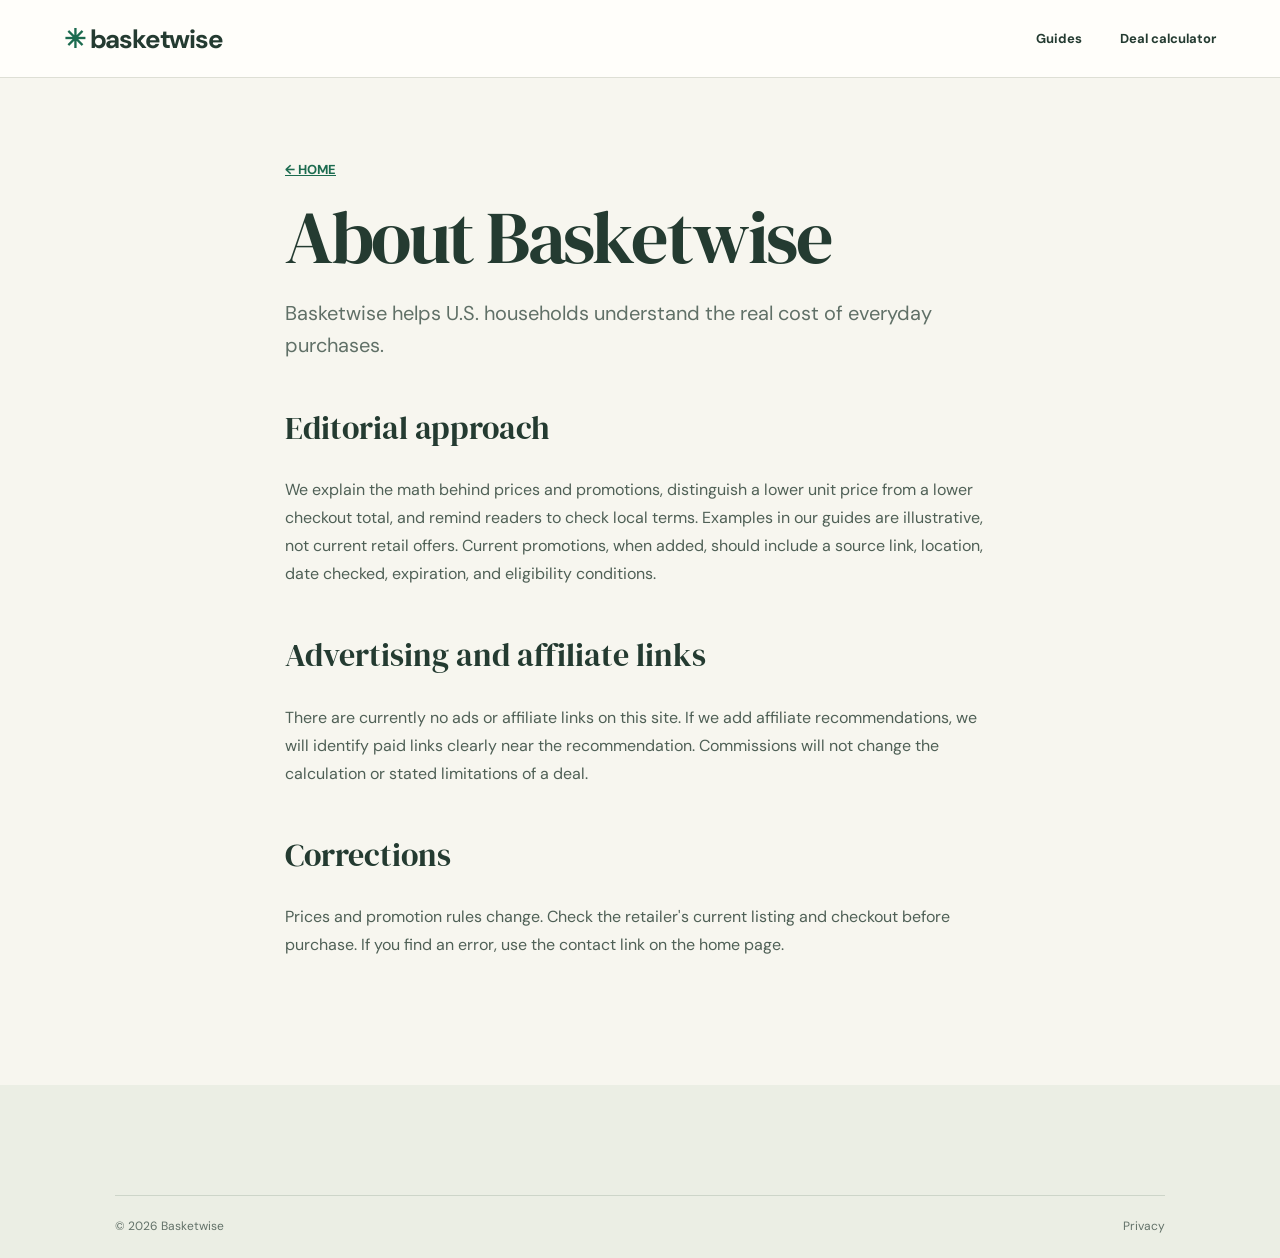
==== about.html @ e115476c "Launch Basketwise starter site" ====
<!doctype html><html lang="en"><head><meta charset="utf-8"><meta name="viewport" content="width=device-width, initial-scale=1"><title>About & Editorial Policy | Basketwise</title><link rel="stylesheet" href="/styles.css"></head><body><header class="site-header"><a class="brand" href="/">✳ <span>basketwise</span></a><nav><a href="/#guides">Guides</a><a href="/#calculator">Deal calculator</a></nav></header><main class="page"><a class="back" href="/">← HOME</a><h1>About Basketwise</h1><p class="lead">Basketwise helps U.S. households understand the real cost of everyday purchases.</p><h2>Editorial approach</h2><p>We explain the math behind prices and promotions, distinguish a lower unit price from a lower checkout total, and remind readers to check local terms. Examples in our guides are illustrative, not current retail offers. Current promotions, when added, should include a source link, location, date checked, expiration, and eligibility conditions.</p><h2>Advertising and affiliate links</h2><p>There are currently no ads or affiliate links on this site. If we add affiliate recommendations, we will identify paid links clearly near the recommendation. Commissions will not change the calculation or stated limitations of a deal.</p><h2>Corrections</h2><p>Prices and promotion rules change. Check the retailer's current listing and checkout before purchase. If you find an error, use the contact link on the home page.</p></main><footer><div class="footer-bottom"><span>© 2026 Basketwise</span><a href="/privacy.html">Privacy</a></div></footer></body></html>
---- styles.css ----
@import url('https://fonts.googleapis.com/css2?family=DM+Sans:wght@400;500;600;700&family=DM+Serif+Display:ital@0;1&display=swap');
:root{--ink:#243b31;--green:#1c6b4f;--cream:#f7f6ef;--line:#dedfd5;--muted:#607067}*{box-sizing:border-box}html{scroll-behavior:smooth}body{margin:0;background:var(--cream);color:var(--ink);font-family:'DM Sans',Arial,sans-serif}a{color:inherit;text-decoration:none}.site-header{height:78px;display:flex;align-items:center;justify-content:space-between;padding:0 max(5vw,28px);border-bottom:1px solid var(--line);background:#fffefa}.brand{font-weight:700;letter-spacing:-1.2px;font-size:26px;color:var(--green);white-space:nowrap}.brand span{color:var(--ink)}nav{display:flex;gap:38px;font-size:13px;font-weight:700}nav a:hover,.text-link:hover,.card a:hover{text-decoration:underline}.header-cta{border:1px solid var(--green);border-radius:24px;padding:12px 20px;color:var(--green);font-weight:700;font-size:13px}.hero{display:grid;grid-template-columns:1fr 43%;min-height:615px}.hero-copy{padding:100px 5vw 65px 9vw}.eyebrow{color:var(--green);font-size:11px;font-weight:700;letter-spacing:2.5px}.hero h1,.intro h2,.calc-heading h2,.method h2,.page h1{font-family:'DM Serif Display',Georgia,serif;font-weight:400;letter-spacing:-2.5px}.hero h1{font-size:clamp(62px,6.3vw,104px);line-height:1.01;margin:23px 0 23px}.hero h1 em,.calc-heading h2 em{color:var(--green);font-weight:400}.hero-copy>p{max-width:515px;line-height:1.7;font-size:17px;color:#53625a}.hero-actions{display:flex;gap:30px;align-items:center;margin-top:33px}.button{display:inline-flex;align-items:center;gap:32px;padding:17px 23px;border-radius:7px;font-size:14px;font-weight:700}.primary{background:var(--green);color:white}.primary:hover{background:#14553e}.text-link{font-size:13px;font-weight:700}.hero-note{font-size:12px;color:var(--muted);margin-top:49px}.dot{display:inline-block;width:8px;height:8px;border-radius:50%;background:#9fbf73;margin-right:8px}.hero-art{background:#dce6d8;position:relative;overflow:hidden;display:flex;align-items:center;justify-content:center}.sun{width:500px;height:500px;border-radius:50%;background:#f1e9ba;position:absolute;top:7%;right:-23%}.receipt{position:relative;z-index:1;width:min(360px,75%);background:#fffefa;padding:28px 28px 20px;box-shadow:0 23px 55px #3c59433b;transform:rotate(-5deg)}.receipt-top{display:flex;justify-content:space-between;font-size:12px;font-weight:700;letter-spacing:1.1px}.receipt-rule{border-top:1px dashed #9ba89d;margin:20px 0}.receipt-row{display:flex;justify-content:space-between;gap:10px;font-size:14px;margin:15px 0}.receipt-row.muted{color:#718078}.receipt-row.total{font-size:18px}.receipt p{font-family:'DM Serif Display',Georgia,serif;font-style:italic;color:var(--green);text-align:center;font-size:18px;margin-top:35px}.orbit{position:absolute;color:var(--green);font-size:75px}.orbit-one{top:10%;left:11%}.orbit-two{bottom:6%;right:8%;font-size:95px;color:#d6855b}.trust-strip{display:flex;justify-content:space-around;gap:20px;background:#e8eddc;padding:22px 5vw;color:#315745;font-size:12px;font-weight:700;letter-spacing:.4px}.intro{display:flex;justify-content:space-between;align-items:end;gap:60px;padding:90px 9vw 40px}.intro h2,.calc-heading h2,.method h2{font-size:clamp(42px,4.4vw,65px);line-height:1.08;margin:18px 0 0}.intro p{max-width:400px;line-height:1.7;color:var(--muted)}.cards{display:grid;grid-template-columns:repeat(3,1fr);gap:18px;padding:0 9vw 100px}.card{min-height:370px;padding:30px;display:flex;flex-direction:column}.card-peach{background:#f6dfce}.card-yellow{background:#f2ebc9}.card-green{background:#dce9d8}.card-icon{font-size:38px;color:var(--green);margin-bottom:45px}.card-tag{font-size:10px;font-weight:700;letter-spacing:1.5px;color:var(--green)}.card h3{font-family:'DM Serif Display',Georgia,serif;font-weight:400;font-size:33px;line-height:1.13;margin:14px 0}.card p{color:#56675d;line-height:1.6;font-size:14px}.card a{margin-top:auto;padding-top:18px;font-weight:700;font-size:13px;display:flex;justify-content:space-between;border-top:1px solid #6f806956}.calculator-section{display:grid;grid-template-columns:39% 1fr;gap:6vw;padding:95px 9vw;background:#184b3a;color:white}.calc-heading .eyebrow{color:#b7d6a6}.calc-heading h2 em{color:#c5e0ab}.calc-heading p{line-height:1.7;color:#d5e1d9;max-width:350px}.calculator{background:#fffefa;color:var(--ink);padding:33px;border-radius:9px;box-shadow:0 18px 30px #0b302722}.calc-grid{display:grid;grid-template-columns:1fr 1fr;gap:20px}.calc-grid label{font-size:12px;font-weight:700}.calc-grid label span{float:right;color:#78867d;font-weight:400}.calc-grid input{width:100%;margin-top:8px;border:1px solid #cad2ca;padding:12px;font:inherit;font-size:16px;border-radius:5px}.calc-results{border-top:1px solid var(--line);margin-top:25px;padding-top:8px}.calc-results div{display:flex;justify-content:space-between;margin:14px 0;font-size:13px}.calc-results strong{font-size:17px}.calc-results div:last-child{border-top:1px solid var(--line);padding-top:17px;color:var(--green)}.verdict{padding:14px;background:#e8f0e4;color:#24533c;font-size:13px;line-height:1.5;border-radius:5px}.calculator small{color:#748079;line-height:1.5;display:block}.method{display:grid;grid-template-columns:42% 1fr;gap:8vw;padding:100px 9vw}.method-list>div{display:flex;gap:25px;border-top:1px solid var(--line);padding:16px 0}.method-list b{color:var(--green);font-size:12px}.method-list p{line-height:1.6;color:var(--muted);margin:0}.method-list strong{color:var(--ink)}footer{background:#ebeee4;padding:55px 9vw 24px}.footer-main p{max-width:360px;color:var(--muted);line-height:1.6;font-size:13px}.footer-bottom{display:flex;gap:30px;border-top:1px solid #cdd5c9;padding-top:22px;margin-top:55px;color:#627168;font-size:12px}.footer-bottom span{margin-right:auto}.page{max-width:760px;margin:0 auto;padding:80px 25px 110px}.page h1{font-size:clamp(45px,6vw,74px);line-height:1.05;margin:20px 0}.page .lead{font-size:20px;color:var(--muted);line-height:1.6}.page h2{margin-top:45px;font-family:'DM Serif Display',Georgia,serif;font-size:32px;font-weight:400}.page p,.page li{line-height:1.75;color:#4f6056}.page a{text-decoration:underline;color:var(--green)}.example{padding:22px;background:#e8eddc;border-left:4px solid var(--green);line-height:1.7}.back{font-size:13px;color:var(--green);font-weight:700}@media(max-width:850px){.site-header nav{display:none}.hero{grid-template-columns:1fr}.hero-copy{padding:75px 7vw}.hero-art{min-height:460px}.intro,.calculator-section,.method{grid-template-columns:1fr;display:grid;padding-left:7vw;padding-right:7vw}.cards{grid-template-columns:1fr;padding-left:7vw;padding-right:7vw}.card{min-height:300px}.trust-strip{flex-wrap:wrap}.hero h1{font-size:64px}}@media(max-width:500px){.header-cta{display:none}.hero h1{font-size:56px}.hero-actions{align-items:flex-start;flex-direction:column;gap:20px}.calc-grid{grid-template-columns:1fr}.footer-bottom{flex-wrap:wrap}.footer-bottom span{width:100%}}
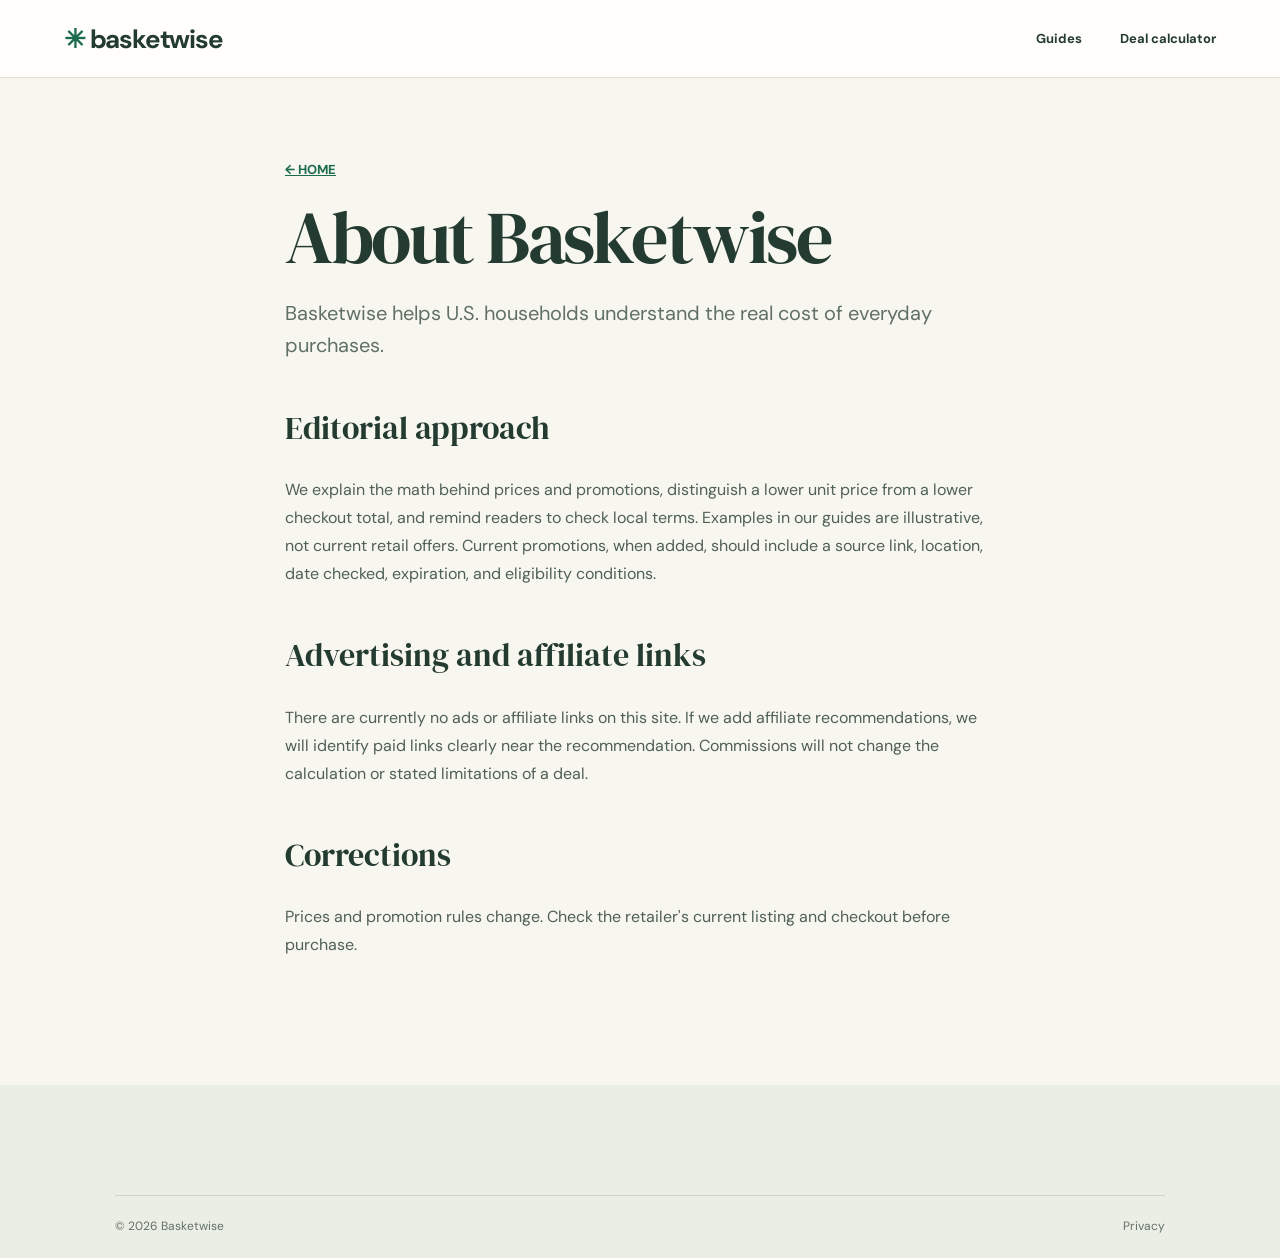
==== commit 9d3e2427: "Refine editorial and privacy pages" ====
--- a/about.html
+++ b/about.html
@@ -1 +1 @@
-<!doctype html><html lang="en"><head><meta charset="utf-8"><meta name="viewport" content="width=device-width, initial-scale=1"><title>About & Editorial Policy | Basketwise</title><link rel="stylesheet" href="/styles.css"></head><body><header class="site-header"><a class="brand" href="/">✳ <span>basketwise</span></a><nav><a href="/#guides">Guides</a><a href="/#calculator">Deal calculator</a></nav></header><main class="page"><a class="back" href="/">← HOME</a><h1>About Basketwise</h1><p class="lead">Basketwise helps U.S. households understand the real cost of everyday purchases.</p><h2>Editorial approach</h2><p>We explain the math behind prices and promotions, distinguish a lower unit price from a lower checkout total, and remind readers to check local terms. Examples in our guides are illustrative, not current retail offers. Current promotions, when added, should include a source link, location, date checked, expiration, and eligibility conditions.</p><h2>Advertising and affiliate links</h2><p>There are currently no ads or affiliate links on this site. If we add affiliate recommendations, we will identify paid links clearly near the recommendation. Commissions will not change the calculation or stated limitations of a deal.</p><h2>Corrections</h2><p>Prices and promotion rules change. Check the retailer's current listing and checkout before purchase. If you find an error, use the contact link on the home page.</p></main><footer><div class="footer-bottom"><span>© 2026 Basketwise</span><a href="/privacy.html">Privacy</a></div></footer></body></html>
+<!doctype html><html lang="en"><head><meta charset="utf-8"><meta name="viewport" content="width=device-width, initial-scale=1"><title>About & Editorial Policy | Basketwise</title><link rel="stylesheet" href="/styles.css"></head><body><header class="site-header"><a class="brand" href="/">✳ <span>basketwise</span></a><nav><a href="/#guides">Guides</a><a href="/#calculator">Deal calculator</a></nav></header><main class="page"><a class="back" href="/">← HOME</a><h1>About Basketwise</h1><p class="lead">Basketwise helps U.S. households understand the real cost of everyday purchases.</p><h2>Editorial approach</h2><p>We explain the math behind prices and promotions, distinguish a lower unit price from a lower checkout total, and remind readers to check local terms. Examples in our guides are illustrative, not current retail offers. Current promotions, when added, should include a source link, location, date checked, expiration, and eligibility conditions.</p><h2>Advertising and affiliate links</h2><p>There are currently no ads or affiliate links on this site. If we add affiliate recommendations, we will identify paid links clearly near the recommendation. Commissions will not change the calculation or stated limitations of a deal.</p><h2>Corrections</h2><p>Prices and promotion rules change. Check the retailer's current listing and checkout before purchase.</p></main><footer><div class="footer-bottom"><span>© 2026 Basketwise</span><a href="/privacy.html">Privacy</a></div></footer></body></html>
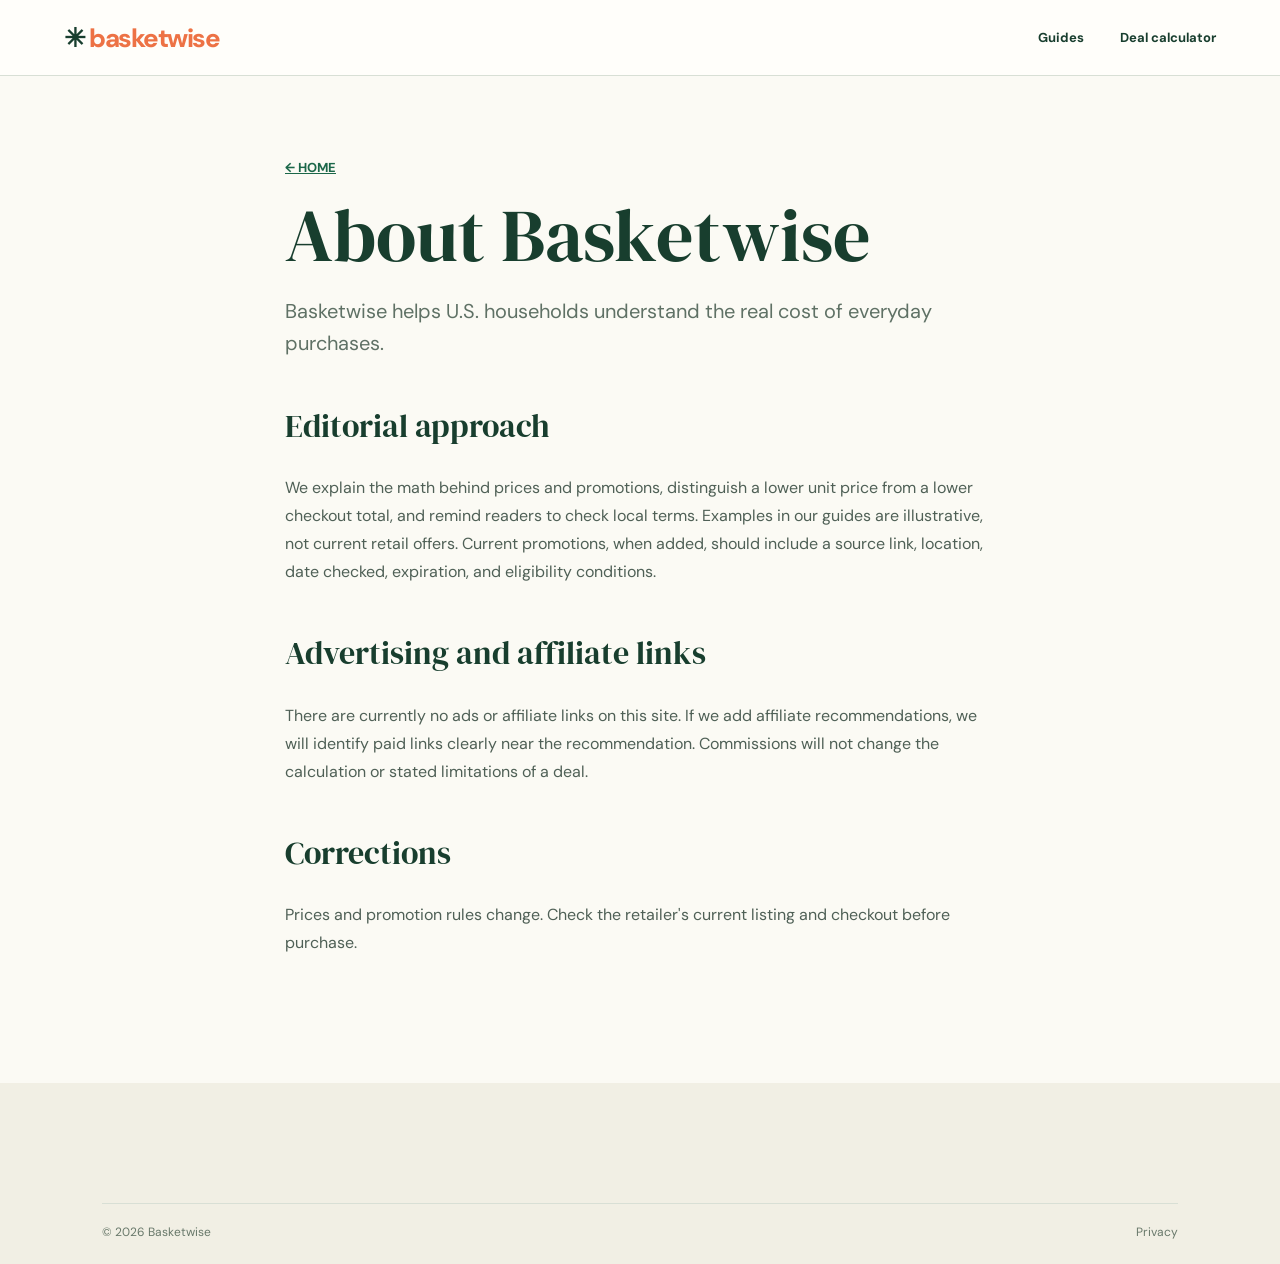
==== commit 0e46d767: "Fix tool links, input states, list recovery and mobile access" ====
--- a/about.html
+++ b/about.html
@@ -1 +1 @@
-<!doctype html><html lang="en"><head><meta charset="utf-8"><meta name="viewport" content="width=device-width, initial-scale=1"><title>About & Editorial Policy | Basketwise</title><link rel="stylesheet" href="/styles.css"></head><body><header class="site-header"><a class="brand" href="/">✳ <span>basketwise</span></a><nav><a href="/#guides">Guides</a><a href="/#calculator">Deal calculator</a></nav></header><main class="page"><a class="back" href="/">← HOME</a><h1>About Basketwise</h1><p class="lead">Basketwise helps U.S. households understand the real cost of everyday purchases.</p><h2>Editorial approach</h2><p>We explain the math behind prices and promotions, distinguish a lower unit price from a lower checkout total, and remind readers to check local terms. Examples in our guides are illustrative, not current retail offers. Current promotions, when added, should include a source link, location, date checked, expiration, and eligibility conditions.</p><h2>Advertising and affiliate links</h2><p>There are currently no ads or affiliate links on this site. If we add affiliate recommendations, we will identify paid links clearly near the recommendation. Commissions will not change the calculation or stated limitations of a deal.</p><h2>Corrections</h2><p>Prices and promotion rules change. Check the retailer's current listing and checkout before purchase.</p></main><footer><div class="footer-bottom"><span>© 2026 Basketwise</span><a href="/privacy.html">Privacy</a></div></footer></body></html>
+<!doctype html><html lang="en"><head><meta charset="utf-8"><meta name="viewport" content="width=device-width, initial-scale=1"><title>About & Editorial Policy | Basketwise</title><link rel="stylesheet" href="styles.css"></head><body><header class="site-header"><a class="brand" href="index.html">✳ <span>basketwise</span></a><nav><a href="index.html#guides">Guides</a><a href="index.html#promo">Deal calculator</a></nav></header><main class="page"><a class="back" href="index.html">← HOME</a><h1>About Basketwise</h1><p class="lead">Basketwise helps U.S. households understand the real cost of everyday purchases.</p><h2>Editorial approach</h2><p>We explain the math behind prices and promotions, distinguish a lower unit price from a lower checkout total, and remind readers to check local terms. Examples in our guides are illustrative, not current retail offers. Current promotions, when added, should include a source link, location, date checked, expiration, and eligibility conditions.</p><h2>Advertising and affiliate links</h2><p>There are currently no ads or affiliate links on this site. If we add affiliate recommendations, we will identify paid links clearly near the recommendation. Commissions will not change the calculation or stated limitations of a deal.</p><h2>Corrections</h2><p>Prices and promotion rules change. Check the retailer's current listing and checkout before purchase.</p></main><footer><div class="footer-bottom"><span>© 2026 Basketwise</span><a href="privacy.html">Privacy</a></div></footer></body></html>
--- a/styles.css
+++ b/styles.css
@@ -1,2 +1,7 @@
-@import url('https://fonts.googleapis.com/css2?family=DM+Sans:wght@400;500;600;700&family=DM+Serif+Display:ital@0;1&display=swap');
-:root{--ink:#243b31;--green:#1c6b4f;--cream:#f7f6ef;--line:#dedfd5;--muted:#607067}*{box-sizing:border-box}html{scroll-behavior:smooth}body{margin:0;background:var(--cream);color:var(--ink);font-family:'DM Sans',Arial,sans-serif}a{color:inherit;text-decoration:none}.site-header{height:78px;display:flex;align-items:center;justify-content:space-between;padding:0 max(5vw,28px);border-bottom:1px solid var(--line);background:#fffefa}.brand{font-weight:700;letter-spacing:-1.2px;font-size:26px;color:var(--green);white-space:nowrap}.brand span{color:var(--ink)}nav{display:flex;gap:38px;font-size:13px;font-weight:700}nav a:hover,.text-link:hover,.card a:hover{text-decoration:underline}.header-cta{border:1px solid var(--green);border-radius:24px;padding:12px 20px;color:var(--green);font-weight:700;font-size:13px}.hero{display:grid;grid-template-columns:1fr 43%;min-height:615px}.hero-copy{padding:100px 5vw 65px 9vw}.eyebrow{color:var(--green);font-size:11px;font-weight:700;letter-spacing:2.5px}.hero h1,.intro h2,.calc-heading h2,.method h2,.page h1{font-family:'DM Serif Display',Georgia,serif;font-weight:400;letter-spacing:-2.5px}.hero h1{font-size:clamp(62px,6.3vw,104px);line-height:1.01;margin:23px 0 23px}.hero h1 em,.calc-heading h2 em{color:var(--green);font-weight:400}.hero-copy>p{max-width:515px;line-height:1.7;font-size:17px;color:#53625a}.hero-actions{display:flex;gap:30px;align-items:center;margin-top:33px}.button{display:inline-flex;align-items:center;gap:32px;padding:17px 23px;border-radius:7px;font-size:14px;font-weight:700}.primary{background:var(--green);color:white}.primary:hover{background:#14553e}.text-link{font-size:13px;font-weight:700}.hero-note{font-size:12px;color:var(--muted);margin-top:49px}.dot{display:inline-block;width:8px;height:8px;border-radius:50%;background:#9fbf73;margin-right:8px}.hero-art{background:#dce6d8;position:relative;overflow:hidden;display:flex;align-items:center;justify-content:center}.sun{width:500px;height:500px;border-radius:50%;background:#f1e9ba;position:absolute;top:7%;right:-23%}.receipt{position:relative;z-index:1;width:min(360px,75%);background:#fffefa;padding:28px 28px 20px;box-shadow:0 23px 55px #3c59433b;transform:rotate(-5deg)}.receipt-top{display:flex;justify-content:space-between;font-size:12px;font-weight:700;letter-spacing:1.1px}.receipt-rule{border-top:1px dashed #9ba89d;margin:20px 0}.receipt-row{display:flex;justify-content:space-between;gap:10px;font-size:14px;margin:15px 0}.receipt-row.muted{color:#718078}.receipt-row.total{font-size:18px}.receipt p{font-family:'DM Serif Display',Georgia,serif;font-style:italic;color:var(--green);text-align:center;font-size:18px;margin-top:35px}.orbit{position:absolute;color:var(--green);font-size:75px}.orbit-one{top:10%;left:11%}.orbit-two{bottom:6%;right:8%;font-size:95px;color:#d6855b}.trust-strip{display:flex;justify-content:space-around;gap:20px;background:#e8eddc;padding:22px 5vw;color:#315745;font-size:12px;font-weight:700;letter-spacing:.4px}.intro{display:flex;justify-content:space-between;align-items:end;gap:60px;padding:90px 9vw 40px}.intro h2,.calc-heading h2,.method h2{font-size:clamp(42px,4.4vw,65px);line-height:1.08;margin:18px 0 0}.intro p{max-width:400px;line-height:1.7;color:var(--muted)}.cards{display:grid;grid-template-columns:repeat(3,1fr);gap:18px;padding:0 9vw 100px}.card{min-height:370px;padding:30px;display:flex;flex-direction:column}.card-peach{background:#f6dfce}.card-yellow{background:#f2ebc9}.card-green{background:#dce9d8}.card-icon{font-size:38px;color:var(--green);margin-bottom:45px}.card-tag{font-size:10px;font-weight:700;letter-spacing:1.5px;color:var(--green)}.card h3{font-family:'DM Serif Display',Georgia,serif;font-weight:400;font-size:33px;line-height:1.13;margin:14px 0}.card p{color:#56675d;line-height:1.6;font-size:14px}.card a{margin-top:auto;padding-top:18px;font-weight:700;font-size:13px;display:flex;justify-content:space-between;border-top:1px solid #6f806956}.calculator-section{display:grid;grid-template-columns:39% 1fr;gap:6vw;padding:95px 9vw;background:#184b3a;color:white}.calc-heading .eyebrow{color:#b7d6a6}.calc-heading h2 em{color:#c5e0ab}.calc-heading p{line-height:1.7;color:#d5e1d9;max-width:350px}.calculator{background:#fffefa;color:var(--ink);padding:33px;border-radius:9px;box-shadow:0 18px 30px #0b302722}.calc-grid{display:grid;grid-template-columns:1fr 1fr;gap:20px}.calc-grid label{font-size:12px;font-weight:700}.calc-grid label span{float:right;color:#78867d;font-weight:400}.calc-grid input{width:100%;margin-top:8px;border:1px solid #cad2ca;padding:12px;font:inherit;font-size:16px;border-radius:5px}.calc-results{border-top:1px solid var(--line);margin-top:25px;padding-top:8px}.calc-results div{display:flex;justify-content:space-between;margin:14px 0;font-size:13px}.calc-results strong{font-size:17px}.calc-results div:last-child{border-top:1px solid var(--line);padding-top:17px;color:var(--green)}.verdict{padding:14px;background:#e8f0e4;color:#24533c;font-size:13px;line-height:1.5;border-radius:5px}.calculator small{color:#748079;line-height:1.5;display:block}.method{display:grid;grid-template-columns:42% 1fr;gap:8vw;padding:100px 9vw}.method-list>div{display:flex;gap:25px;border-top:1px solid var(--line);padding:16px 0}.method-list b{color:var(--green);font-size:12px}.method-list p{line-height:1.6;color:var(--muted);margin:0}.method-list strong{color:var(--ink)}footer{background:#ebeee4;padding:55px 9vw 24px}.footer-main p{max-width:360px;color:var(--muted);line-height:1.6;font-size:13px}.footer-bottom{display:flex;gap:30px;border-top:1px solid #cdd5c9;padding-top:22px;margin-top:55px;color:#627168;font-size:12px}.footer-bottom span{margin-right:auto}.page{max-width:760px;margin:0 auto;padding:80px 25px 110px}.page h1{font-size:clamp(45px,6vw,74px);line-height:1.05;margin:20px 0}.page .lead{font-size:20px;color:var(--muted);line-height:1.6}.page h2{margin-top:45px;font-family:'DM Serif Display',Georgia,serif;font-size:32px;font-weight:400}.page p,.page li{line-height:1.75;color:#4f6056}.page a{text-decoration:underline;color:var(--green)}.example{padding:22px;background:#e8eddc;border-left:4px solid var(--green);line-height:1.7}.back{font-size:13px;color:var(--green);font-weight:700}@media(max-width:850px){.site-header nav{display:none}.hero{grid-template-columns:1fr}.hero-copy{padding:75px 7vw}.hero-art{min-height:460px}.intro,.calculator-section,.method{grid-template-columns:1fr;display:grid;padding-left:7vw;padding-right:7vw}.cards{grid-template-columns:1fr;padding-left:7vw;padding-right:7vw}.card{min-height:300px}.trust-strip{flex-wrap:wrap}.hero h1{font-size:64px}}@media(max-width:500px){.header-cta{display:none}.hero h1{font-size:56px}.hero-actions{align-items:flex-start;flex-direction:column;gap:20px}.calc-grid{grid-template-columns:1fr}.footer-bottom{flex-wrap:wrap}.footer-bottom span{width:100%}}
+@import url('https://fonts.googleapis.com/css2?family=DM+Sans:wght@400;500;600;700;800&family=DM+Serif+Display:ital@0;1&display=swap');
+:root{--ink:#183e2e;--green:#1b6749;--cream:#fbfaf4;--sage:#e9eee2;--orange:#ed7245;--line:#d8dfd5}*{box-sizing:border-box}html{scroll-behavior:smooth}body{margin:0;background:var(--cream);color:var(--ink);font-family:'DM Sans',Arial,sans-serif}a{color:inherit;text-decoration:none}button,input,select{font:inherit}button{cursor:pointer}.site-header{height:76px;background:#fffefa;display:flex;align-items:center;justify-content:space-between;padding:0 5vw;border-bottom:1px solid var(--line)}.brand{font-size:26px;font-weight:800;letter-spacing:-1.5px;white-space:nowrap}.brand span{color:var(--orange)}nav{display:flex;gap:36px;font-size:13px;font-weight:700}nav a:hover,.inline-link:hover{text-decoration:underline}.header-cta{border-radius:50px;padding:12px 19px;background:var(--ink);color:#fff;font-size:13px;font-weight:700}.hero{display:grid;grid-template-columns:51% 49%;min-height:620px}.hero-copy{display:flex;flex-direction:column;align-items:flex-start;justify-content:center;padding:45px 5vw 45px 6vw}.eyebrow,.section-number,.tool-label{font-size:11px;letter-spacing:2px;font-weight:800;color:var(--green)}h1,h2,h3,p{margin-top:0}.hero h1,.tools-intro h2,.compare-heading h2,.promo-head h2,.guides-title h2,.approach h2,.section-side h3,.page h1,.page h2{font-family:'DM Serif Display',Georgia,serif;font-weight:400}.hero h1{font-size:clamp(58px,5.6vw,90px);line-height:1.03;letter-spacing:-3px;margin:27px 0 22px}.hero h1 em,h2 em{color:var(--green);font-weight:400}.hero-copy>p{font-size:18px;line-height:1.65;max-width:500px;color:#52695c}.hero-actions{display:flex;gap:23px;align-items:center;margin-top:18px}.button-dark{background:var(--ink);color:white;padding:17px 23px;border-radius:6px;font-size:14px;font-weight:700}.button-dark:hover,.header-cta:hover{background:#2c7655}.inline-link{font-size:13px;font-weight:800}.hero-proof{margin-top:56px;color:#6e7c70;font-size:12px}.hero-visual{position:relative;overflow:hidden;min-height:580px}.hero-visual>img{width:100%;height:100%;object-fit:cover;display:block}.hero-sticker{position:absolute;left:-24px;bottom:52px;transform:rotate(-7deg);background:#f5eaa4;box-shadow:0 18px 28px #183e2e33;padding:22px 27px;width:205px;display:flex;flex-direction:column}.hero-sticker span{font-size:10px;letter-spacing:1.4px;font-weight:800}.hero-sticker strong{font-family:'DM Serif Display',Georgia,serif;font-size:54px;line-height:1.2}.hero-sticker small{font-size:13px;line-height:1.3}.marquee{display:flex;justify-content:space-around;align-items:center;gap:20px;background:var(--ink);color:#f0f7e8;padding:19px 4vw;font-size:11px;font-weight:800;letter-spacing:1.5px}.marquee i{font-style:normal;color:#f1a96d;font-size:23px}.tools-intro{display:flex;align-items:end;justify-content:space-between;gap:60px;padding:100px 8vw 52px}.tools-intro h2,.compare-heading h2,.promo-head h2,.guides-title h2,.approach h2{font-size:clamp(44px,4.7vw,72px);line-height:1.05;letter-spacing:-1.6px;margin:17px 0 0}.tools-intro p{max-width:380px;line-height:1.7;color:#5f7367}.tool-layout{display:grid;grid-template-columns:36% 1fr;gap:6vw;padding:0 8vw 115px}.section-side{padding-top:28px}.mini-photo{width:100%;height:245px;object-fit:cover;margin:23px 0 25px;border-radius:4px}.section-side h3{font-size:37px;line-height:1.13;margin:0 0 13px}.section-side p{max-width:350px;line-height:1.7;color:#607065}.privacy-note{font-size:12px;font-weight:800;color:var(--green)}.tool-panel{border:1px solid #cfd8cd;background:#fff;padding:30px;box-shadow:8px 8px 0 #e5e9db}.tool-panel-top{display:flex;justify-content:space-between;gap:25px;align-items:start;border-bottom:1px solid var(--line);padding-bottom:22px}.tool-label{color:#89958a}.tool-panel h3{font-family:'DM Serif Display',Georgia,serif;font-size:35px;font-weight:400;margin:8px 0 0}.budget-input{min-width:145px}.budget-input label{display:block;font-size:11px;font-weight:800;margin-bottom:5px}.budget-input span{display:flex;align-items:center;gap:4px;border:1px solid var(--line);padding:8px 11px;border-radius:4px}.budget-input input{width:80px;border:0;outline:0;font-size:20px;font-weight:800;color:var(--ink)}.planner-head,.basket-row{display:grid;grid-template-columns:minmax(110px,1fr) 63px 108px 32px;gap:12px;align-items:center}.planner-head{font-size:10px;color:#89948b;letter-spacing:1px;font-weight:800;padding:22px 0 8px}.basket-row{padding:6px 0}.basket-row input{width:100%;border:1px solid var(--line);border-radius:4px;padding:9px 10px;background:#fff;color:var(--ink)}.basket-row button{border:0;background:none;color:#7e8e82;font-size:23px}.basket-row button:hover{color:#bf472b}.add-item{border:0;background:var(--sage);color:var(--green);font-weight:800;padding:10px 14px;border-radius:4px;margin-top:13px}.budget-results{background:#f3f5ed;margin-top:25px;padding:18px 20px}.budget-results>div{display:flex;justify-content:space-between;align-items:center;padding:5px 0}.budget-results div+div{border-top:1px solid var(--line);margin-top:7px;padding-top:13px}.budget-results span{font-size:13px}.budget-results strong{font-size:25px}.budget-results .over{color:#c0482d}.tool-note{font-size:12px;color:#677668;margin:13px 0 0}.planner-actions{display:flex;gap:20px;margin-top:18px}.planner-actions button{border:0;background:none;color:var(--green);font-size:12px;font-weight:800;text-decoration:underline;padding:0}.compare-section{background:#e9eee1;padding:100px 8vw;display:grid;grid-template-columns:34% 1fr;gap:7vw}.compare-heading p,.promo-head p{line-height:1.7;color:#5b6f61;margin:24px 0}.compare-panel{background:#fffefa;padding:28px;border-radius:6px;box-shadow:0 20px 40px #35604419}.compare-product{padding:12px 0 18px}.product-heading{display:flex;align-items:center;gap:12px;margin-bottom:14px}.product-mark{width:32px;height:32px;display:grid;place-items:center;border-radius:50%;background:#d5e8d5;color:var(--green);font-size:12px}.product-mark.second{background:#fbe3cf;color:#bb592e}.compare-fields{display:grid;grid-template-columns:1fr 1fr 105px;gap:12px}.compare-fields label,.promo-inputs label{font-size:11px;font-weight:800;color:#657669}.compare-fields input,.compare-fields select,.promo-inputs input{display:block;width:100%;margin-top:7px;border:1px solid var(--line);padding:11px;border-radius:4px;color:var(--ink);background:white;font-size:16px}.versus{text-align:center;color:#95a597;font-size:11px;font-weight:800;letter-spacing:2px;border-top:1px dashed var(--line);padding-top:13px}.comparison-result{margin-top:16px;background:var(--ink);color:#fff;padding:20px;border-radius:4px}.comparison-result>span{font-size:10px;letter-spacing:2px;color:#aad1ac;font-weight:800}.comparison-result>div{display:flex;justify-content:space-between;margin:9px 0}.comparison-result strong{font-size:24px}.comparison-result p{font-size:13px;line-height:1.5;margin:10px 0 0;color:#e2f0e4}.promo-section{display:grid;grid-template-columns:35% 1fr;gap:7vw;padding:110px 8vw;background:#fffdfa}.promo-panel{background:#f3e9cf;padding:32px;border-radius:6px}.promo-inputs{display:grid;grid-template-columns:1fr 1fr;gap:17px}.promo-inputs span{float:right}.promo-results{margin-top:25px;padding-top:9px;border-top:1px solid #d4c8aa}.promo-results>div{display:flex;justify-content:space-between;margin:13px 0}.promo-results span{font-size:13px}.promo-results strong{font-size:20px}.promo-results .promo-difference{border-top:1px solid #d4c8aa;padding-top:15px;color:#a94829}.promo-results p{font-size:13px;line-height:1.5;font-weight:700;background:#fffefa;padding:14px;margin-bottom:7px}.promo-panel small{color:#7c735e;line-height:1.5}.guides-section{padding:100px 8vw;background:#f7f5ed}.guides-title{display:flex;align-items:end;justify-content:space-between;gap:30px;margin-bottom:35px}.guides-title p{max-width:300px;color:#607065}.guide-grid{display:grid;grid-template-columns:repeat(3,1fr);gap:17px}.guide-card{min-height:355px;padding:27px;display:flex;flex-direction:column;transition:transform .2s}.guide-card:hover{transform:translateY(-5px)}.guide-one{background:#d7e7d6}.guide-two{background:#f4d9c4}.guide-three{background:#efe8b9}.guide-card>span{font-size:10px;letter-spacing:1.4px;font-weight:800}.guide-card b{font-size:80px;font-family:Georgia,serif;color:var(--green);font-weight:400;align-self:center;line-height:1.9}.guide-two b{color:#c25d39}.guide-three b{color:#a5903b}.guide-card h3{font-family:'DM Serif Display',Georgia,serif;font-size:31px;line-height:1.13;font-weight:400;margin:0 0 20px}.guide-card small{font-size:12px;font-weight:800;margin-top:auto;border-top:1px solid #73827370;padding-top:18px}.approach{background:#154d39;color:#fff;padding:95px 8vw;display:grid;grid-template-columns:43% 1fr;gap:7vw}.approach .eyebrow{color:#b5d8aa}.approach h2 em{color:#bfd6a7}.approach-items p{border-top:1px solid #ffffff55;padding:20px 0;margin:0;line-height:1.6;color:#dce9df}.approach-items span{display:inline-block;width:42px;color:#d5eaaa;font-size:11px;font-weight:800}.approach-items strong{display:block;color:#fff;margin-left:42px}footer{background:#f1efe4;padding:60px 8vw 24px}.footer-top{display:flex;justify-content:space-between;align-items:start}.footer-top p{font-family:'DM Serif Display',Georgia,serif;font-size:31px;line-height:1.2}.footer-bottom{display:flex;gap:28px;border-top:1px solid var(--line);padding-top:20px;margin-top:60px;color:#68786a;font-size:12px}.footer-bottom span:first-child{margin-right:auto}.page{max-width:760px;margin:0 auto;padding:80px 25px 110px}.page h1{font-size:clamp(45px,6vw,74px);line-height:1.05;margin:20px 0}.page .lead{font-size:20px;color:#5f7165;line-height:1.6}.page h2{margin-top:45px;font-size:32px}.page p,.page li{line-height:1.75;color:#4f6056}.page a{text-decoration:underline;color:var(--green)}.example{padding:22px;background:#e8eddc;border-left:4px solid var(--green);line-height:1.7}.back{font-size:13px;color:var(--green);font-weight:700}
+@media(max-width:950px){.hero,.tool-layout,.compare-section,.promo-section,.approach{grid-template-columns:1fr}.hero-copy{padding:65px 7vw}.hero-visual{height:460px}.hero-sticker{left:25px}.tools-intro,.tool-layout,.compare-section,.promo-section,.guides-section,.approach{padding-left:7vw;padding-right:7vw}.section-side{display:grid;grid-template-columns:220px 1fr;column-gap:25px}.section-side .section-number,.section-side .privacy-note{grid-column:1/-1}.mini-photo{grid-row:2/4;margin:15px 0}.section-side h3{margin-top:15px}.guide-grid{grid-template-columns:1fr 1fr}.guide-card:last-child{grid-column:1/-1}}@media(max-width:650px){.site-header nav{display:none}.hero h1{font-size:58px}.hero-actions,.tools-intro,.guides-title,.footer-top{display:block}.hero-actions a{display:inline-block;margin-bottom:20px}.hero-visual{min-height:330px;height:330px}.hero-sticker{transform:scale(.75) rotate(-7deg);transform-origin:left bottom;bottom:15px}.marquee{flex-wrap:wrap;padding:15px}.marquee span{font-size:9px}.tools-intro{padding-top:70px}.section-side{display:block}.mini-photo{height:210px}.tool-panel{padding:17px}.tool-panel-top{display:block}.budget-input{margin-top:15px}.planner-head,.basket-row{grid-template-columns:minmax(80px,1fr) 46px 83px 25px;gap:6px}.basket-row input{padding:8px 5px}.compare-fields{grid-template-columns:1fr 1fr 80px;gap:6px}.compare-panel,.promo-panel{padding:18px}.guide-grid{grid-template-columns:1fr}.guide-card:last-child{grid-column:auto}.footer-bottom{flex-wrap:wrap}.footer-bottom span:first-child{width:100%}}@media print{.site-header,.hero,.marquee,.tools-intro,.section-side,.compare-section,.promo-section,.guides-section,.approach,footer,.planner-actions,.add-item,.basket-row button{display:none!important}.tool-layout{display:block;padding:0}.tool-panel{box-shadow:none;border:0}.basket-row{grid-template-columns:1fr 60px 100px}.basket-row input{border:0}}
+
+/* Clear result labels and mobile tool entry. */
+.comparison-result strong{display:flex;flex-direction:column;gap:4px}.comparison-result strong small{font-family:'DM Sans',Arial,sans-serif;font-size:10px;letter-spacing:1.2px;color:#aad1ac}.comparison-result strong span{font-size:24px}.planner-actions button[hidden]{display:none}#planner-tool{scroll-margin-top:20px}
+@media(max-width:650px){.hero-copy{padding-top:38px;padding-bottom:32px}.hero h1{font-size:clamp(46px,12vw,58px);margin:18px 0 14px}.hero-copy>p{font-size:16px;line-height:1.5}.hero-proof{margin-top:14px}.hero-visual{min-height:245px;height:245px}.marquee{display:none}.tools-intro{padding-top:44px;padding-bottom:28px}.tool-layout{display:flex;flex-direction:column;padding-bottom:65px}.tool-panel{order:0}.section-side{order:1;padding-top:24px}.mini-photo{height:160px}.section-side h3{font-size:29px}.comparison-result strong span{font-size:17px}.site-header nav{display:flex;position:absolute;top:76px;left:0;right:0;gap:22px;justify-content:center;background:#fffefa;border-bottom:1px solid var(--line);padding:10px 6px;font-size:11px}.site-header{margin-bottom:37px}}
